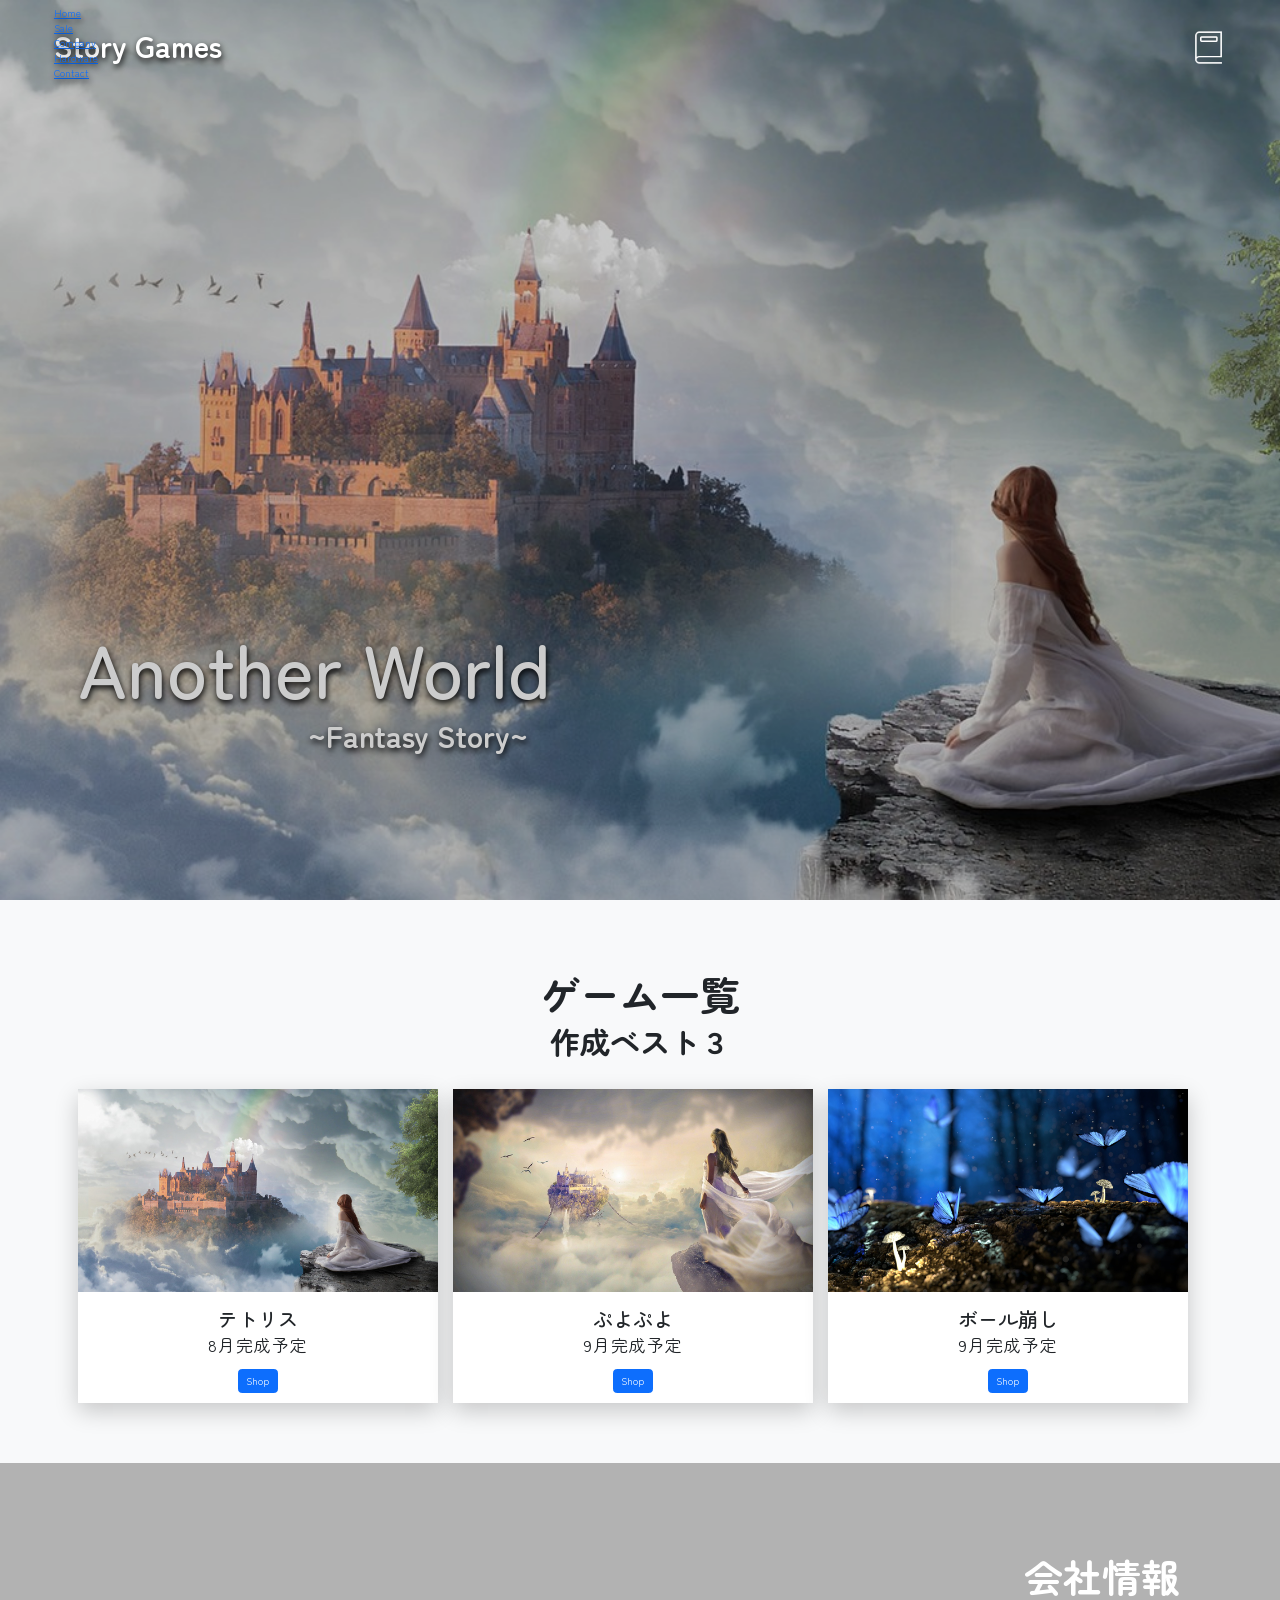
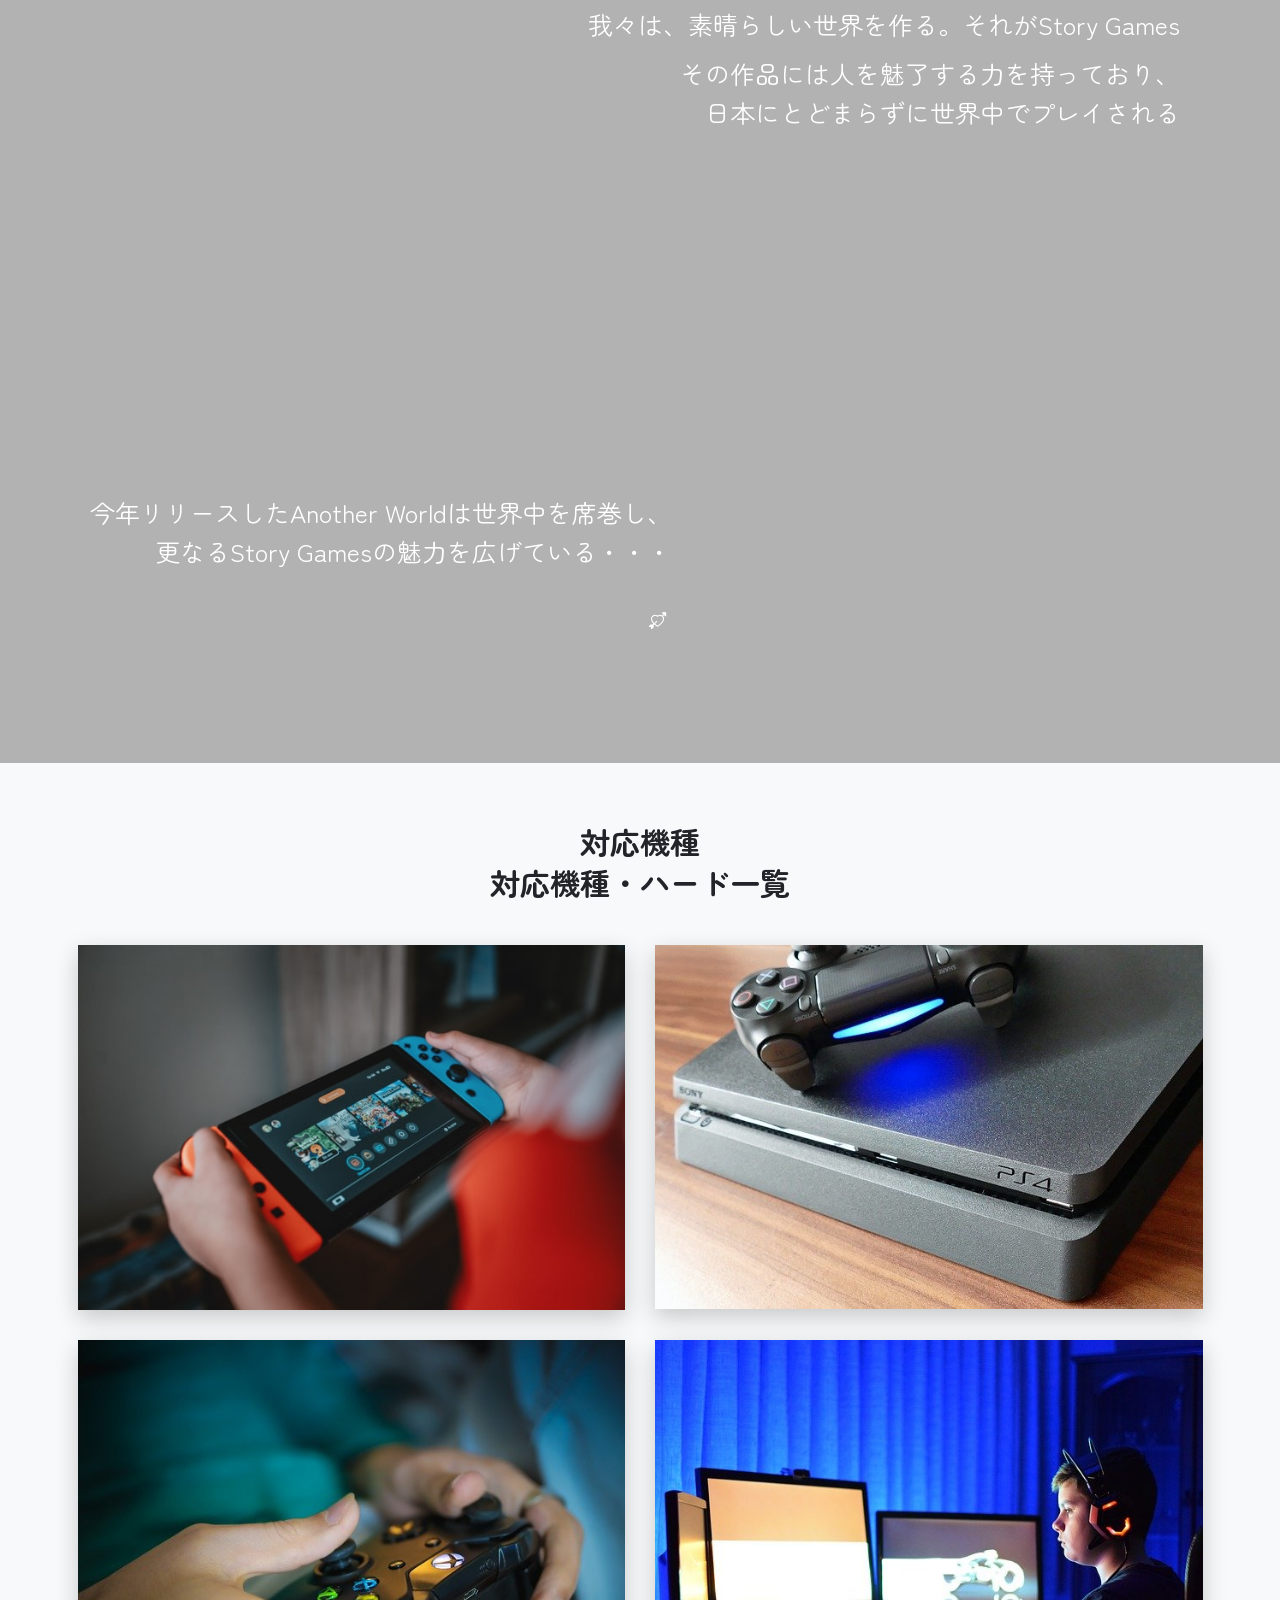
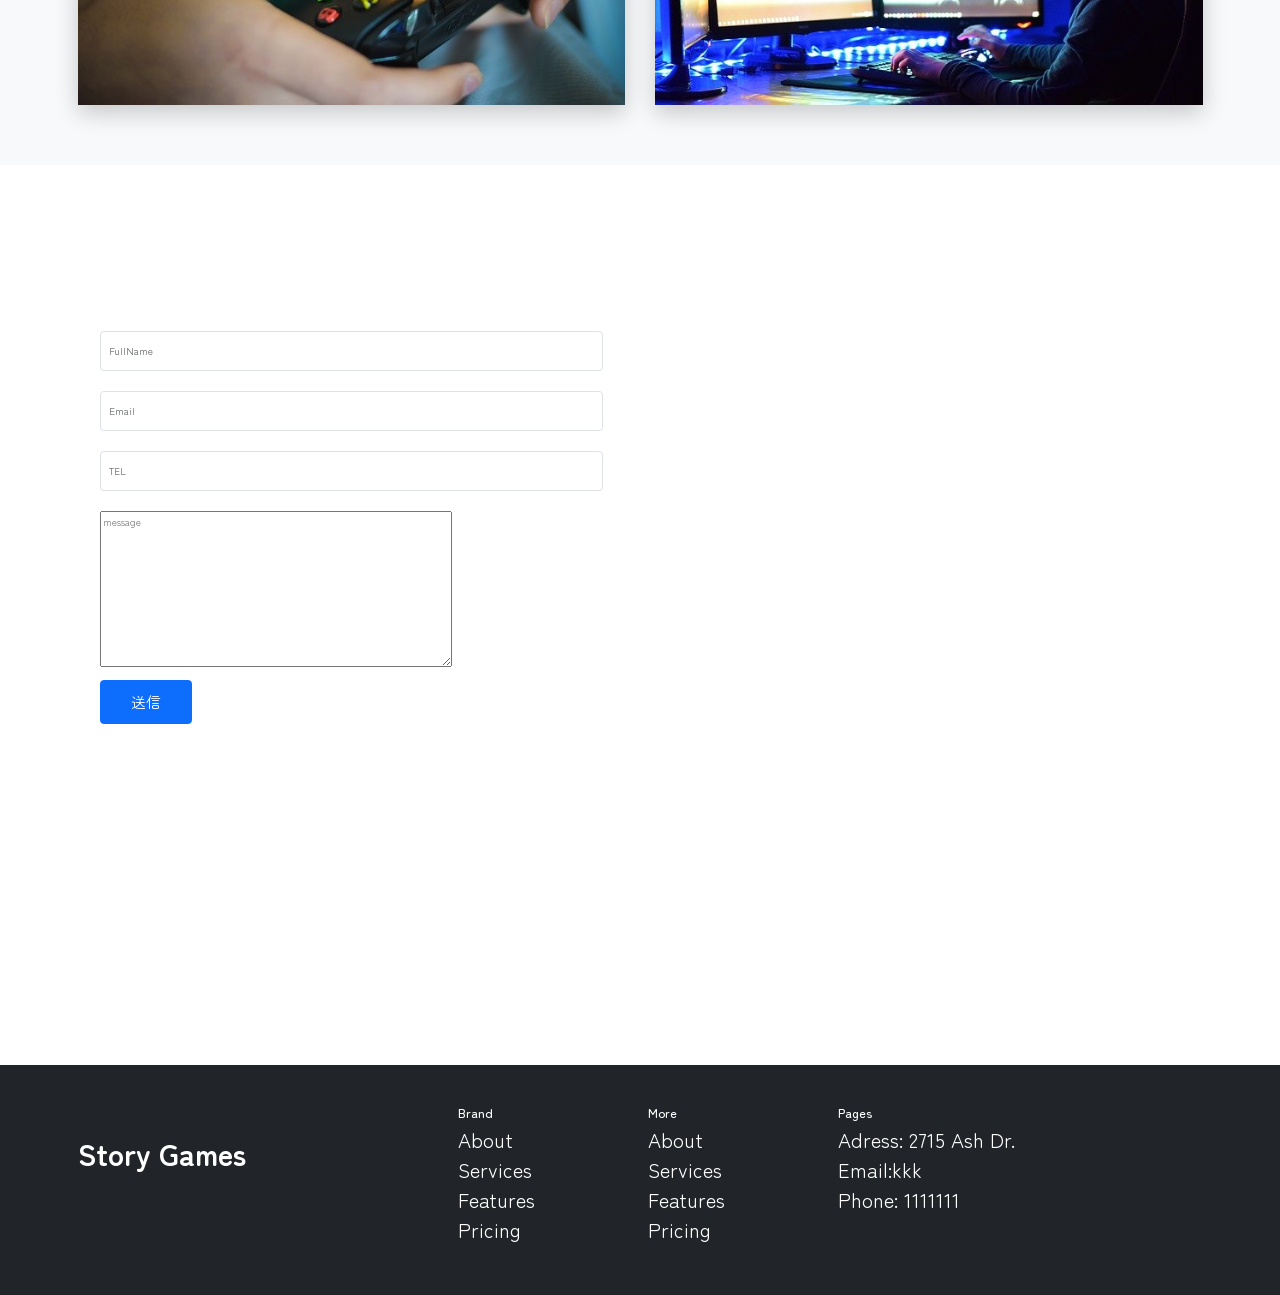
==== html_css_study/youtube_mohou1/index.html @ a040f3aa "HTMLの勉強" ====
<!DOCTYPE html>
<html lang="en">
<head>
    <meta charset="UTF-8">
    <meta name="viewport" content="width=device-width, initial-scale=1.0">
    <title>Document</title>
    <link 
        href="https://cdn.jsdelivr.net/npm/bootstrap@5.3.8/dist/css/bootstrap.min.css" 
        rel="stylesheet" 
        integrity="sha384-sRIl4kxILFvY47J16cr9ZwB07vP4J8+LH7qKQnuqkuIAvNWLzeN8tE5YBujZqJLB" 
        crossorigin="anonymous">
    <link rel="stylesheet" href="https://cdn.jsdelivr.net/npm/bootstrap-icons@1.13.1/font/bootstrap-icons.min.css">
    <link rel="stylesheet" href="style.css">
</head>
<body>
    <!--header section-->
    <header class="d-flex align-items-center justify-content-between w-100">
        <div class="logo-titile">
            <h2>Story Games</h2>
        </div>
        <div>
            <img class="book-close-bin" src="./images/book-close.png" alt="">
        </div>

        <div class="menu-bar">
            <ul class="list-unstyled">
                <li><a href="#home">Home</a></li>
                <li><a href="#sale">Sale</a></li>
                <li><a href="#company">Company</a></li>
                <li><a href="#hardware">Hardware</a></li>
                <li><a href="#contact">Contact</a></li>
            </ul>
        </div>

    </header>

    <!--hero section-->
    <section class="hero vh-100 d-flex align-items-center" id="home">
        <div class="container">
            <div class="row">
                <div class="title col-md-8">
                    <h1>Another World</h1>
                    <h3>~Fantasy Story~</h3>
                </div>
            </div>
        </div>
    </section>

    <!-- sale section -->
    <section class="sale bg-light" id="sale">
        <div class="container text-dark">
            <div class="row mt-3">
                <div class="col-sm-7 mx-auto text-center">
                    <h2>ゲーム一覧</h2>
                    <h3>作成ベスト３</h3>
                </div>
                <div class="row mt-3 g-4">
                    <div class="col-md-4">
                        <div class="game-card card-effect text-center">
                            <img src="images/another-world.jpg" alt="">
                            <div class="my-4 px-1">
                                <h5>テトリス</h5>
                                <p>8月完成予定</p>
                            </div>
                            <button class="btn btn-primary mb-3">Shop</button>
                        </div>
                    </div>
                    <div class="col-md-4">
                        <div class="game-card card-effect text-center">
                            <img src="images/heaven-story.jpg" alt="">
                            <div class="my-4 px-1">
                                <h5>ぷよぷよ</h5>
                                <p>9月完成予定</p>
                            </div>
                            <button class="btn btn-primary mb-3">Shop</button>
                        </div>
                    </div>
                    <div class="col-md-4">
                        <div class="game-card card-effect text-center">
                            <img src="images/butterfly.jpg" alt="">
                            <div class="my-4 px-1">
                                <h5>ボール崩し</h5>
                                <p>9月完成予定</p>
                            </div>
                            <button class="btn btn-primary mb-3">Shop</button>
                        </div>
                    </div>
                </div>
            </div>
        </div>
    </section>

    <!--company section-->
    <section class="company vh-100" id="company">
        <div class="container">
            <div class="row">
                <div class="company-info col-md-9 text-end ms-auto p-5">
                    <h2>会社情報</h2>
                    <div>
                        <p>我々は、素晴らしい世界を作る。それがStory Games</p>
                        <p>その作品には人を魅了する力を持っており、<br>日本にとどまらずに世界中でプレイされる</p>
                    </div>
                    <div class="company-text-last">
                        <div class="mb-5">
                            <p>今年リリースしたAnother Worldは世界中を席巻し、<br>更なるStory Gamesの魅力を広げている・・・</p>
                        </div>
                        <div class="more">
                            <span class="fs-2">More Detail</span>
                            <a href="#"><i class="bi bi-arrow-through-heart"></i></a>
                         </div>
                    </div>
                </div>
            </div>
        </div>
    </section>

    <!--hardware section-->
    <section class="hardware bg-light" id="hardware">
        <div class="container text-dark">
            <div class="row">
                <div class="col-sm-7 mx-auto text-center">
                    <h2>対応機種</h2>
                    <h3>対応機種・ハード一覧</h3>
                </div>
            </div>

            <div class="row g-5 mt-3">
                <div class="col-sm-6">
                    <div class="hardware-card card-effect text-center">
                        <img src="./images/nintendo-switch.jpg" alt="">
                        <div class="overlay"></div>
                        <h3>Nintendo-Switch</h3>
                    </div>
                </div>
                 <div class="col-sm-6">
                    <div class="hardware-card card-effect text-center">
                        <img src="./images/ps4.jpg" alt="">
                        <div class="overlay"></div>
                        <h3>PlayStation</h3>
                    </div>
                </div>
                 <div class="col-sm-6">
                    <div class="hardware-card card-effect text-center">
                        <img src="./images/x-box.jpg" alt="">
                        <div class="overlay"></div>
                        <h3>X-box</h3>
                    </div>
                </div>
                 <div class="col-sm-6">
                    <div class="hardware-card card-effect text-center">
                        <img src="./images/pc-game.jpg" alt="">
                        <div class="overlay"></div>
                        <h3>PC Game</h3>
                    </div>
                </div>
            </div>
        </div>
    </section>

    <!--contact section-->
    <section class="contact vh-100" id="contact">
        <div class="container py-5 px-0">
            <div class="row">
                <div class="contact-info col-lg-6">
                    <h2 class="mb-5">お問い合せ</h2>
                    <form action="" class="pt-3 px-5">
                        <input type="text" class="form-control" placeholder="FullName">
                        <input type="email" class="form-control" placeholder="Email">
                        <input type="tel" class="form-control" placeholder="TEL">
                        <textarea name="" id="" cols="80" rows="10" placeholder="message"></textarea>
                        <br>
                        <button class="btn btn-primary mt-3 px-5 py-3 fs-4">送信</button>
                    </form>
                </div>
                <div class="col-lg-4 ms-auto vision-sight-logo">
                    <h3 class="text-end">Vision Sight</h3>
                </div>
            </div>
        </div>
    </section>

    <!--footer section-->
    <footer class="bg-dark">
        <div class="container">
            <div class="row gy-4">
                <div class="col-md-4">
                    <h2 class="mt-5 pe-3">Story Games</h2>
                </div>
                <div class="col-md-2">
                    <h5>Brand</h5>
                    <ul class="list-unstyled">
                        <li><a href="#">About</a></li>
                        <li><a href="#">Services</a></li>
                        <li><a href="#">Features</a></li>
                        <li><a href="#">Pricing</a></li>
                    </ul>
                </div>
                <div class="col-md-2">
                    <h5>More</h5>
                    <ul class="list-unstyled">
                        <li><a href="#">About</a></li>
                        <li><a href="#">Services</a></li>
                        <li><a href="#">Features</a></li>
                        <li><a href="#">Pricing</a></li>
                    </ul>
                </div>
                <div class="col-md-4">
                    <h5>Pages</h5>
                    <ul class="list-unstyled">
                        <li>Adress: 2715 Ash Dr.</li>
                        <li>Email:kkk</li>
                        <li>Phone: 1111111</li>
                    </ul>
                </div>
            </div>
        </div>
    </footer>

    <script src="main.js"></script>
</body>
</html>
---- html_css_study/youtube_mohou1/style.css ----
@import url('https://fonts.googleapis.com/css2?family=Zen+Maru+Gothic&display=swap');

:root{
    --box-shadow: 0 8px 22px rgba(0,0,0,0.2);
}

* {
    transition: all 0.4s ease;
}

body {
    font-family: "Zen Maru Gothic", sans-serif;
    color: white;
}

html {
    font-size: 62.5%; /* font-size 10px */
}

h2, h3 {
    position: relative;
    z-index: 1;
    font-size: 3rem;
    font-weight: 540;
}

a, p {
    position: relative;
    z-index: 1;
}

header {
    padding: 2.7rem 5.4rem;
    text-shadow: black 1px 3px 6px;
    z-index: 1000;
    position: fixed;
}

/*menubar section*/
header .menu-bar {
    position: absolute;
}

section{
    padding-top: 60px;
    padding-bottom: 60px;
}

.log-title {
    cursor: pointer;
}

header img {
    width: 3.5rem;
    cursor: pointer;
}

/*hero section*/
.hero{
    background-image: url("./images/another-world.jpg");
    background-position: center;
    background-size: cover;
    background-attachment: fixed;
    position: relative;
    
}

.hero::after {
    content: "";
    position: absolute;
    background-color: rgba(0,0,0,0.2);
    width: 100%;
    height: 100%;
    top: 0;
    left: 0;
}

.hero .title{
    transform: translateY(240px);
}

.hero h1{
    text-shadow: black 1px 3px 6px;
    font-size: 7.5rem;
}

.hero h3{
    width: 450px;
    text-align: right;
    text-shadow: black 1px 3px 6px;
}

/*sale section*/
.sale h2{
    font-size: 4rem;
}

.sale h3{
    font-size: 3rem;
}

.sale img {
    width: 100%;
    height: 100%;
}

.card-effect {
    box-shadow: var(--box-shadow);
}

.game-card {
    background-color: rgb(255,255,255);
}

.game-card h5 {
    font-size: 2rem;
}

.game-card p {
    font-size: 1.7rem;
    line-height: 1.8rem;
    letter-spacing: 0.1rem;
}

/*company*/
.company {
    background-image: url("./images/house.jpg");
    background-size: cover;
    background-attachment: fixed;
    position: relative;
}

.company::after{
    content: "";
    position: absolute;
    background-color: rgba(0,0,0,0.3);
    width: 100%;
    height: 100%;
    top: 0;
    left: 0;
}

.company h2 {
    font-size: 3.9rem;
}

.company p {
    font-size: 2.5rem;
    line-height: 3.9rem;
}

.company-text-last {
    position: absolute;
    top: 70%;
    left: 7%;
}

.company-info .more a {
    display: inline-block;
    font-size: 1.7rem;
    color: white;
    padding: 0.6rem;
}

.company-info .more a:hover {
    color: aquamarine;
    transform: translateX(1rem);
}

/*haerdware section*/
.hardware-card img {
    width: 100%;
    height: 100%;
}

.hardware-card {
    position: relative;
    display: flex;
    align-items: center;
    justify-content: center;
    overflow: hidden;
}

.hardware-card h3 {
    position: absolute;
    color: white;
    font-size: 4rem;
    opacity: 0;
}

.hardware-card:hover img {
    transform: scale(1.1);
}

.hardware-card:hover h3 {
    opacity: 1;
}

.hardware-card .overlay {
    content: "";
    position: absolute;
    background-color: #0000;
    width: 100%;
    height: 100%;
    top: 0;
    left: 0;
    opacity: 0;
}

.hardware-card:hover .overlay {
    background-color: rgb(13,71,92);
    opacity: 0.3;
}


/*contact section*/
.contact {
    background-image: url("./images/butterfly.jpg");
    background-size: cover;
    background-attachment: fixed;
    position: relative;
}

.contact input {
    height: 4rem;
    margin-bottom: 2rem;
}

.contact textarea {
    width: 70%;
}

.contact .vision-sight-logo h3 {
    position: absolute;
    bottom: 10%;
    right: 8%;
    font-size: 4rem;
}

/*footer section*/
footer {
    padding: 40px;
    font-size: 2rem;
}

footer h2 {
    font-size: 3rem;
    height: 50%;
}

footer a {
    text-decoration: none;
    color: white;
}

footer a:hover {
    color: aquamarine;
}

/*media query*/
@media(max-width: 1000px){
    .hero h1{
        font-size: 5rem;
    }

    .hero h3{
        width: 400px;
        font-size: 3rem;
    }
}

@media(max-width: 768px){
    .hero .title{
        transform: translateY(50px);
        text-align: center;
    }

    .hero h1{
        font-size: 6rem;
    }

    .hero h3{
        width: 100%;
        text-align: center;
    }
}

@media(max-width: 576px){
    html{
        font-size: 45%;
    }

    .hero h3{
        font-size: 2rem;
    }

    /* company section */
    .company-info {
        text-align: center !important;
        padding: 2rem !important;
    }

    .company-text-last {
        position: static;
        margin-top: 30rem;
    }

    .company-info h2 {
        margin-bottom: 4.6rem;
    }

    .company-info p {
        line-height: 5rem;
        font-size: 2.2rem;
    }

    .company-info .more {
        margin-top: 9rem;
    }

    /*contact section*/
    .contact h2 {
        font-size: 4.6rem;
        text-align: center;
    }

    /*footer section*/
    footer {
        padding-top: 15px;
    }
}
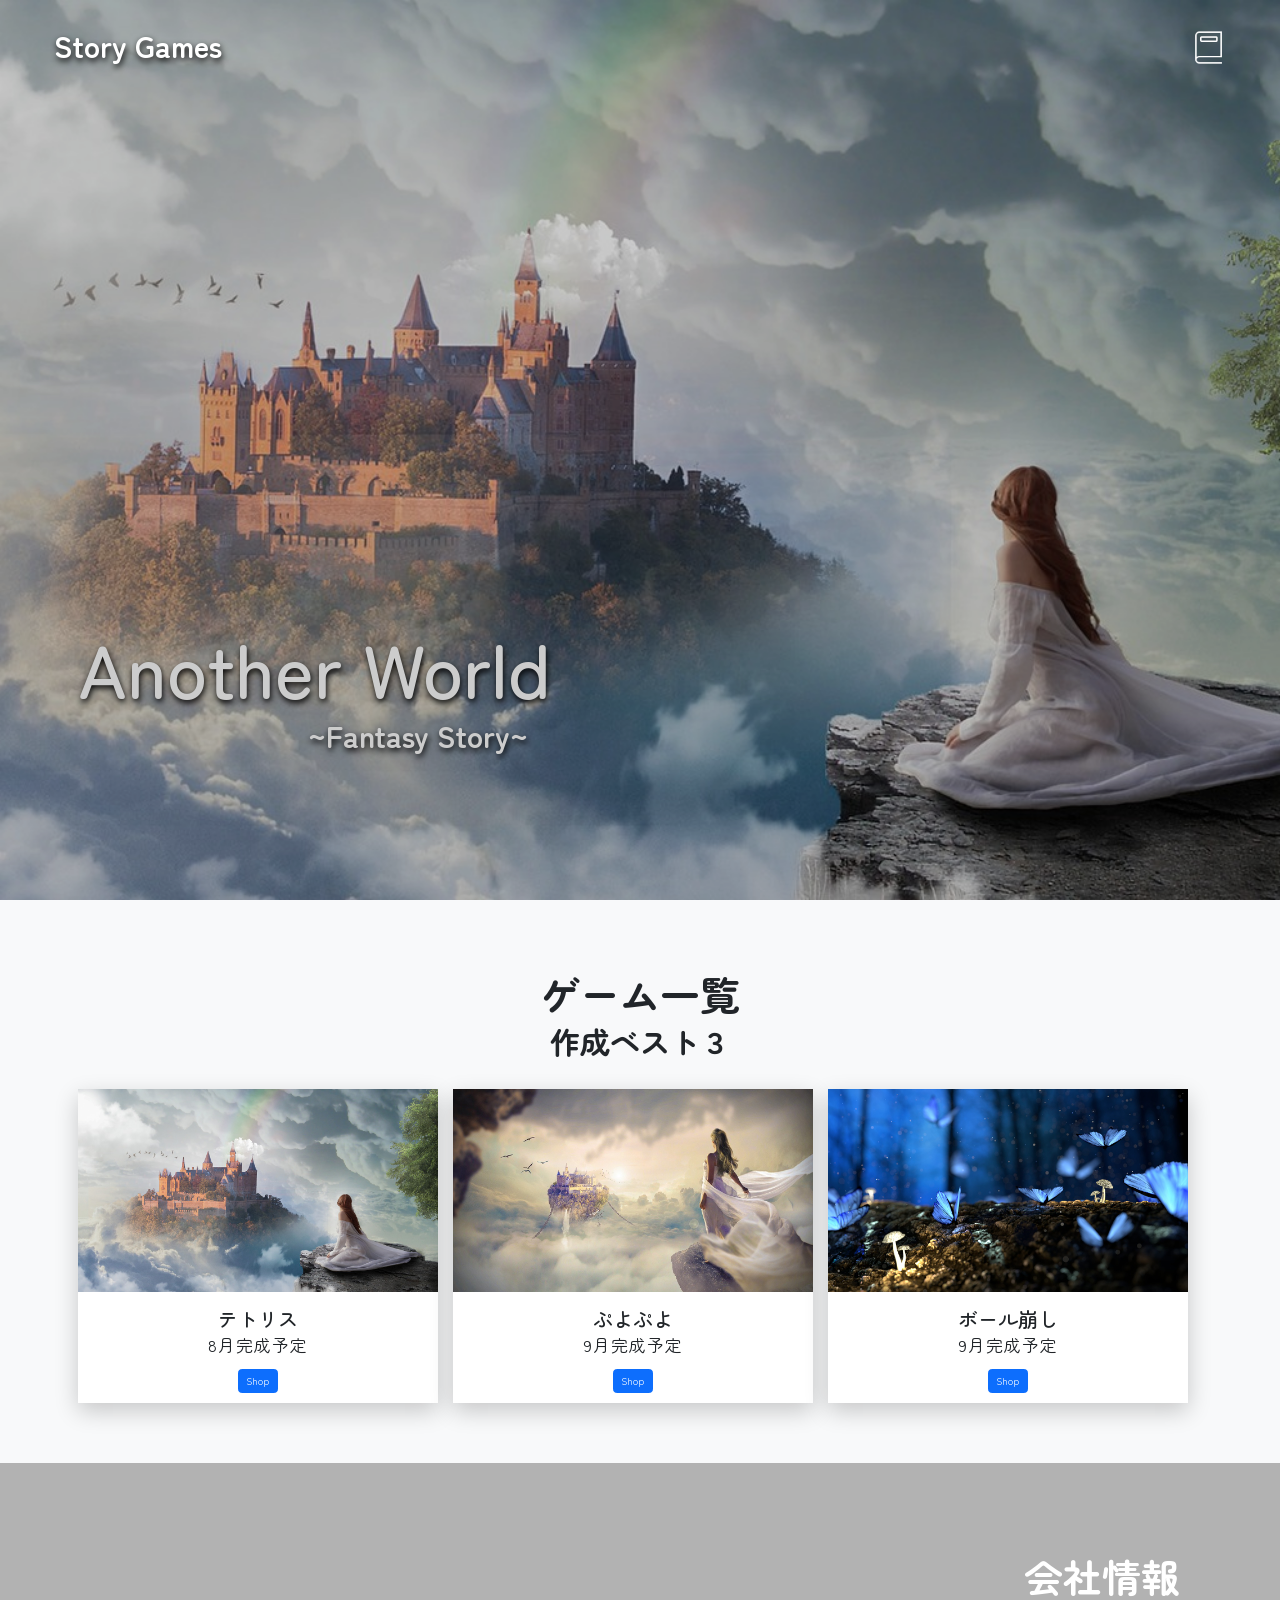
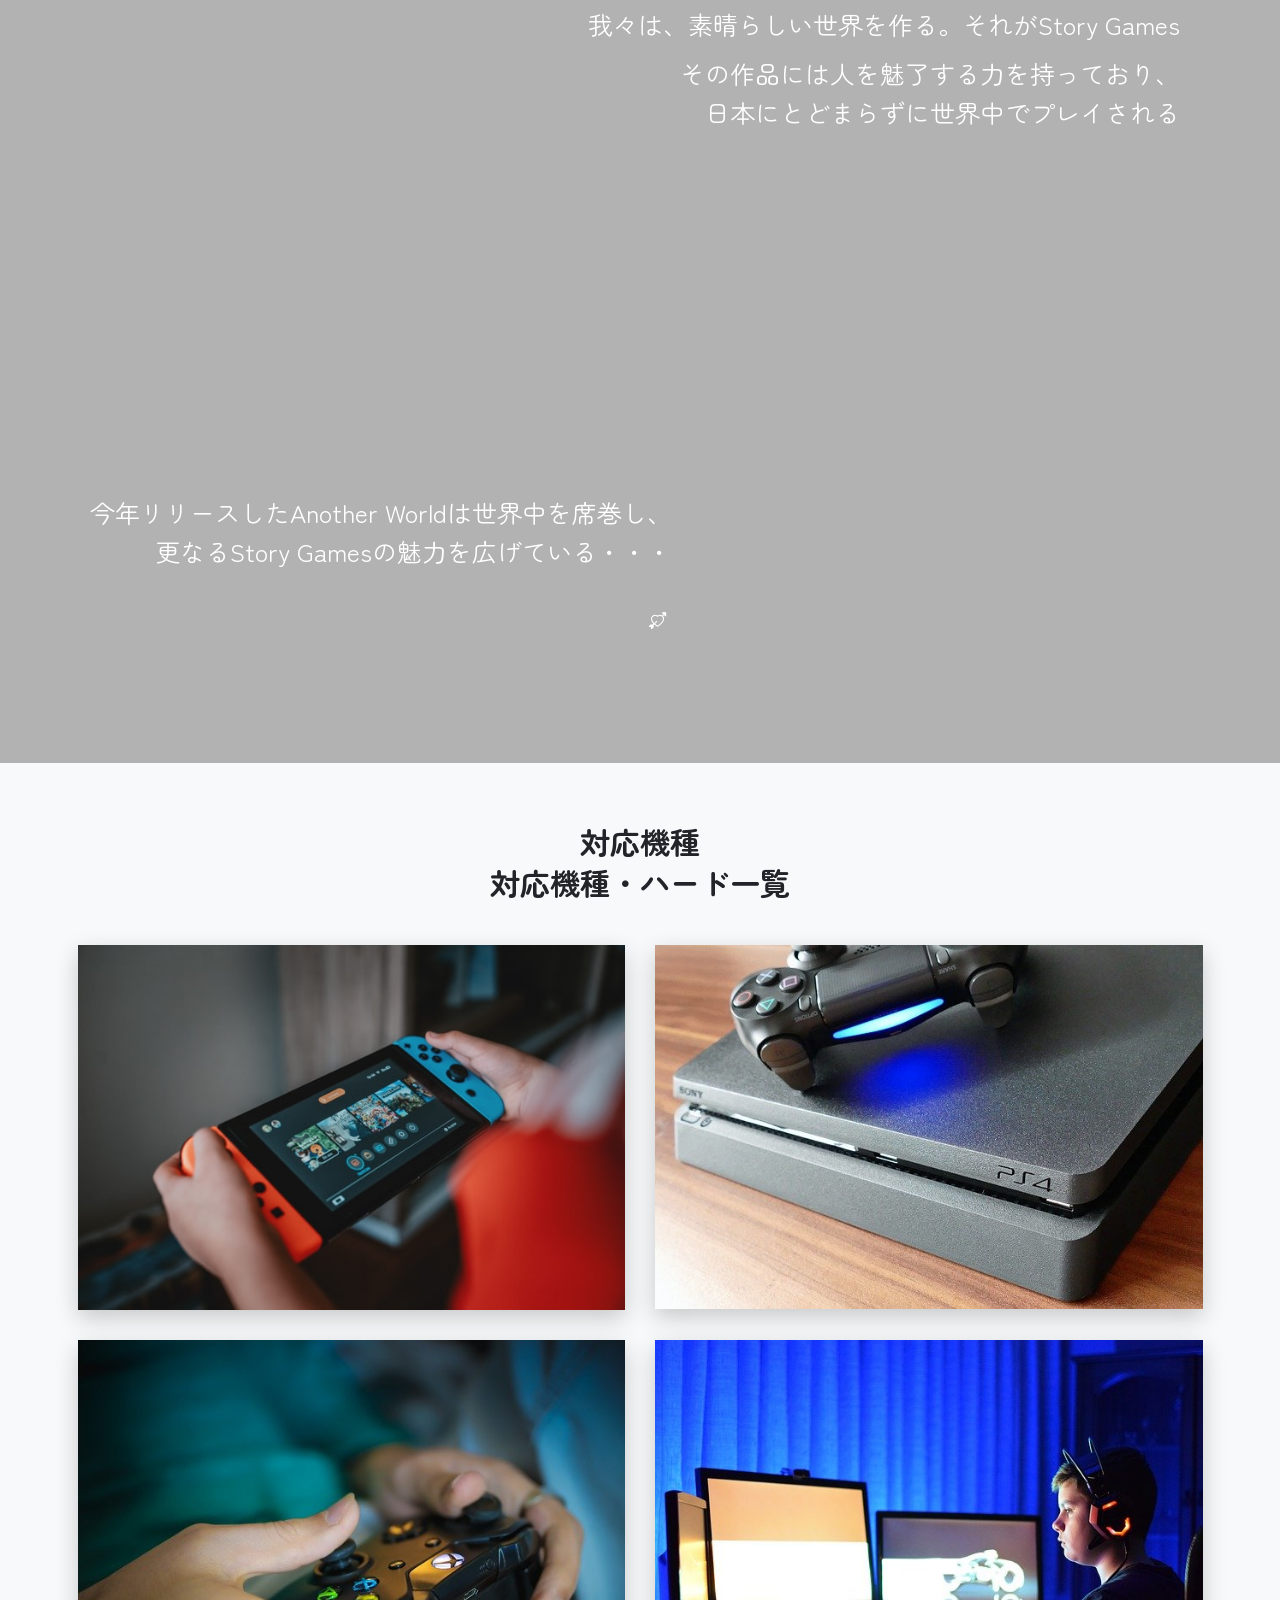
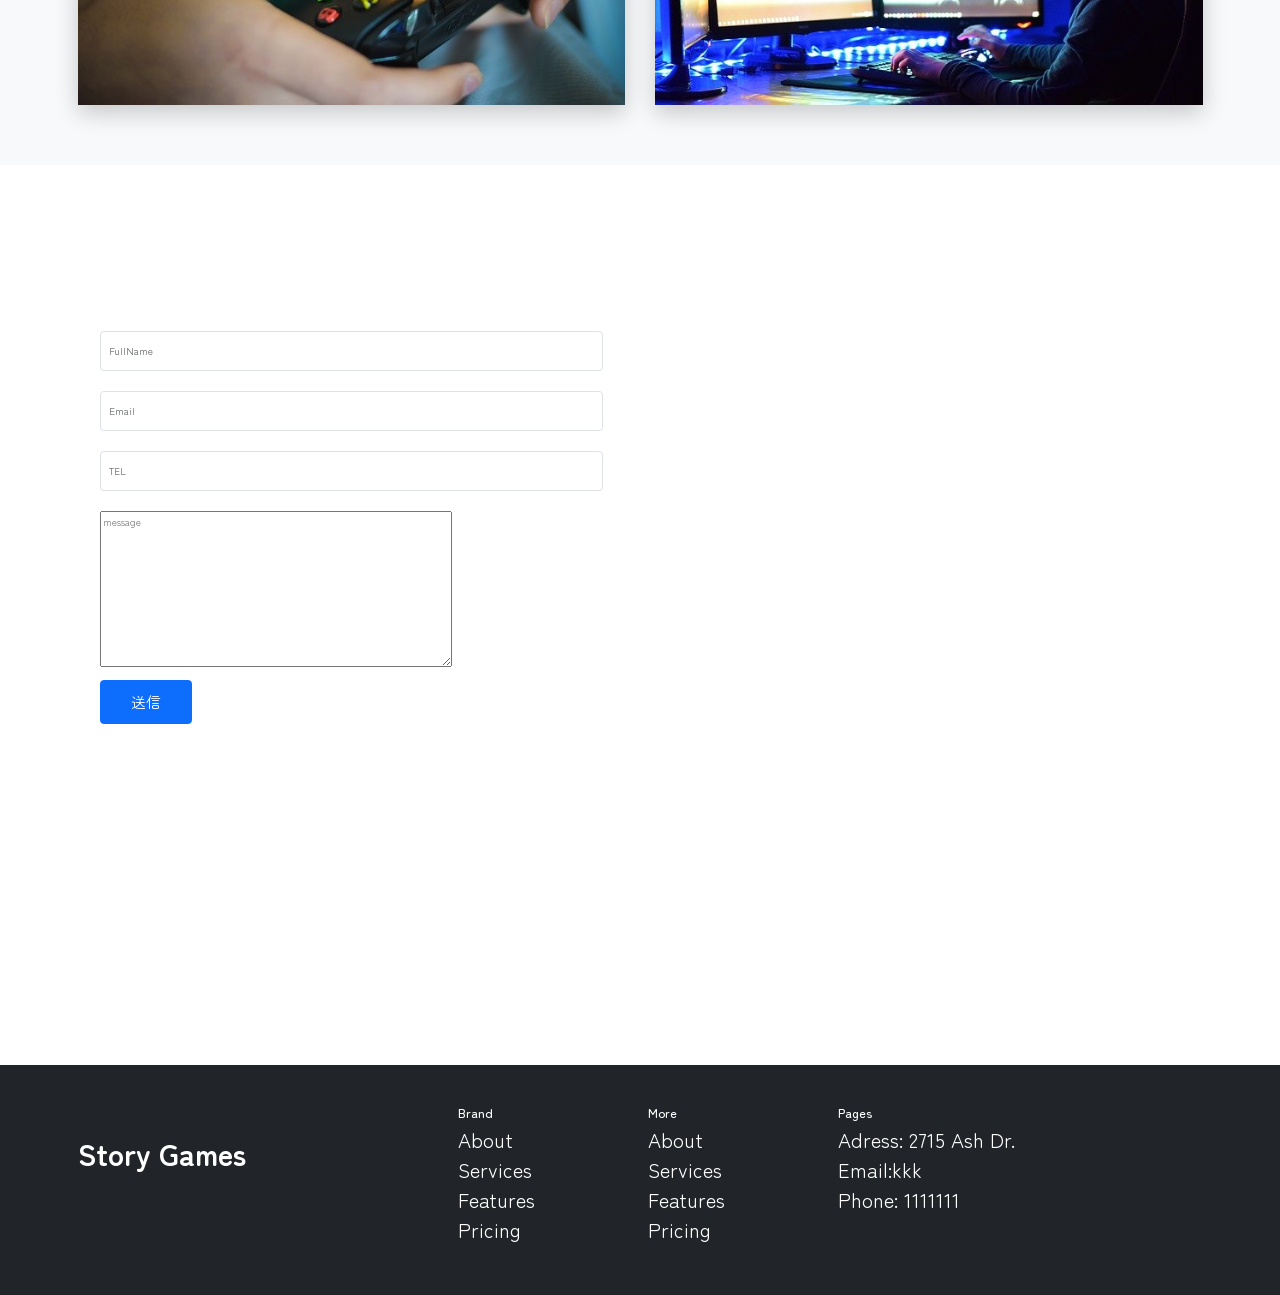
==== commit 04f1d9b1: "完成" ====
--- a/html_css_study/youtube_mohou1/index.html
+++ b/html_css_study/youtube_mohou1/index.html
@@ -19,7 +19,8 @@
             <h2>Story Games</h2>
         </div>
         <div>
-            <img class="book-close-bin" src="./images/book-close.png" alt="">
+            <img class="book-close-btn" src="./images/book-close.png" alt="">
+            <img class="book-open-btn" src="./images/book-open.png" alt="">
         </div>
 
         <div class="menu-bar">
--- a/html_css_study/youtube_mohou1/style.css
+++ b/html_css_study/youtube_mohou1/style.css
@@ -39,6 +39,52 @@
 /*menubar section*/
 header .menu-bar {
     position: absolute;
+    top: 30vh;
+    right: -200px;
+    background: #000;
+    width: 170px;
+    height: 400px;
+    display: flex;
+    align-items: center;
+    justify-content: center;
+    border-radius: 2rem;
+    box-shadow: var(--box-shadow);
+    opacity: 0;
+}
+
+header .menu-bar.active {
+    right: 20px;
+    opacity: 1;
+}
+
+header .menu-bar li {
+    margin-bottom: 3rem;
+}
+
+header .menu-bar li a {
+    color: white;
+    text-decoration: none;
+    font-size: 2rem;
+}
+
+header .menu-bar li a:hover {
+    color: aquamarine;
+}
+
+header .book-open-btn {
+    display: none;
+}
+
+header .book-open-btn.active {
+    display: block;
+}
+
+header .book-close-btn {
+    display: block;
+}
+
+header .book-close-btn.active {
+    display: none;
 }
 
 section{
